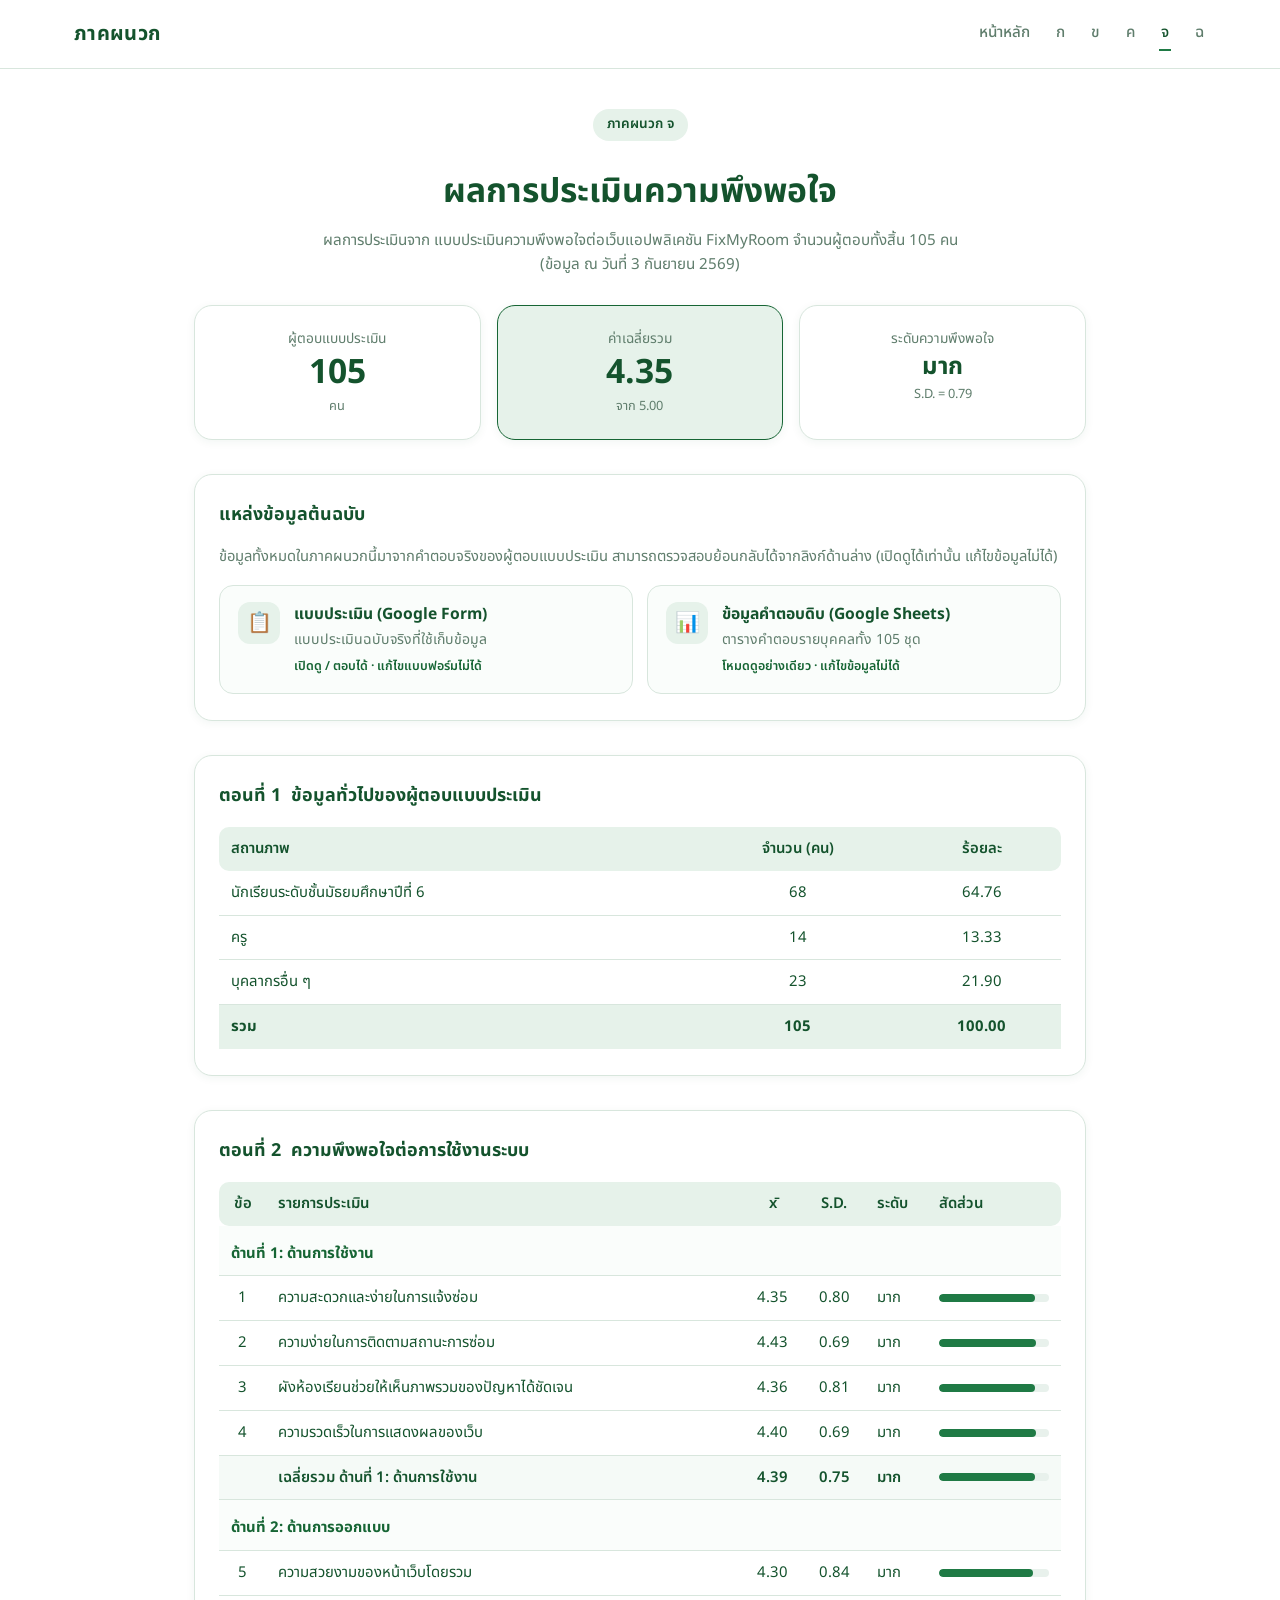
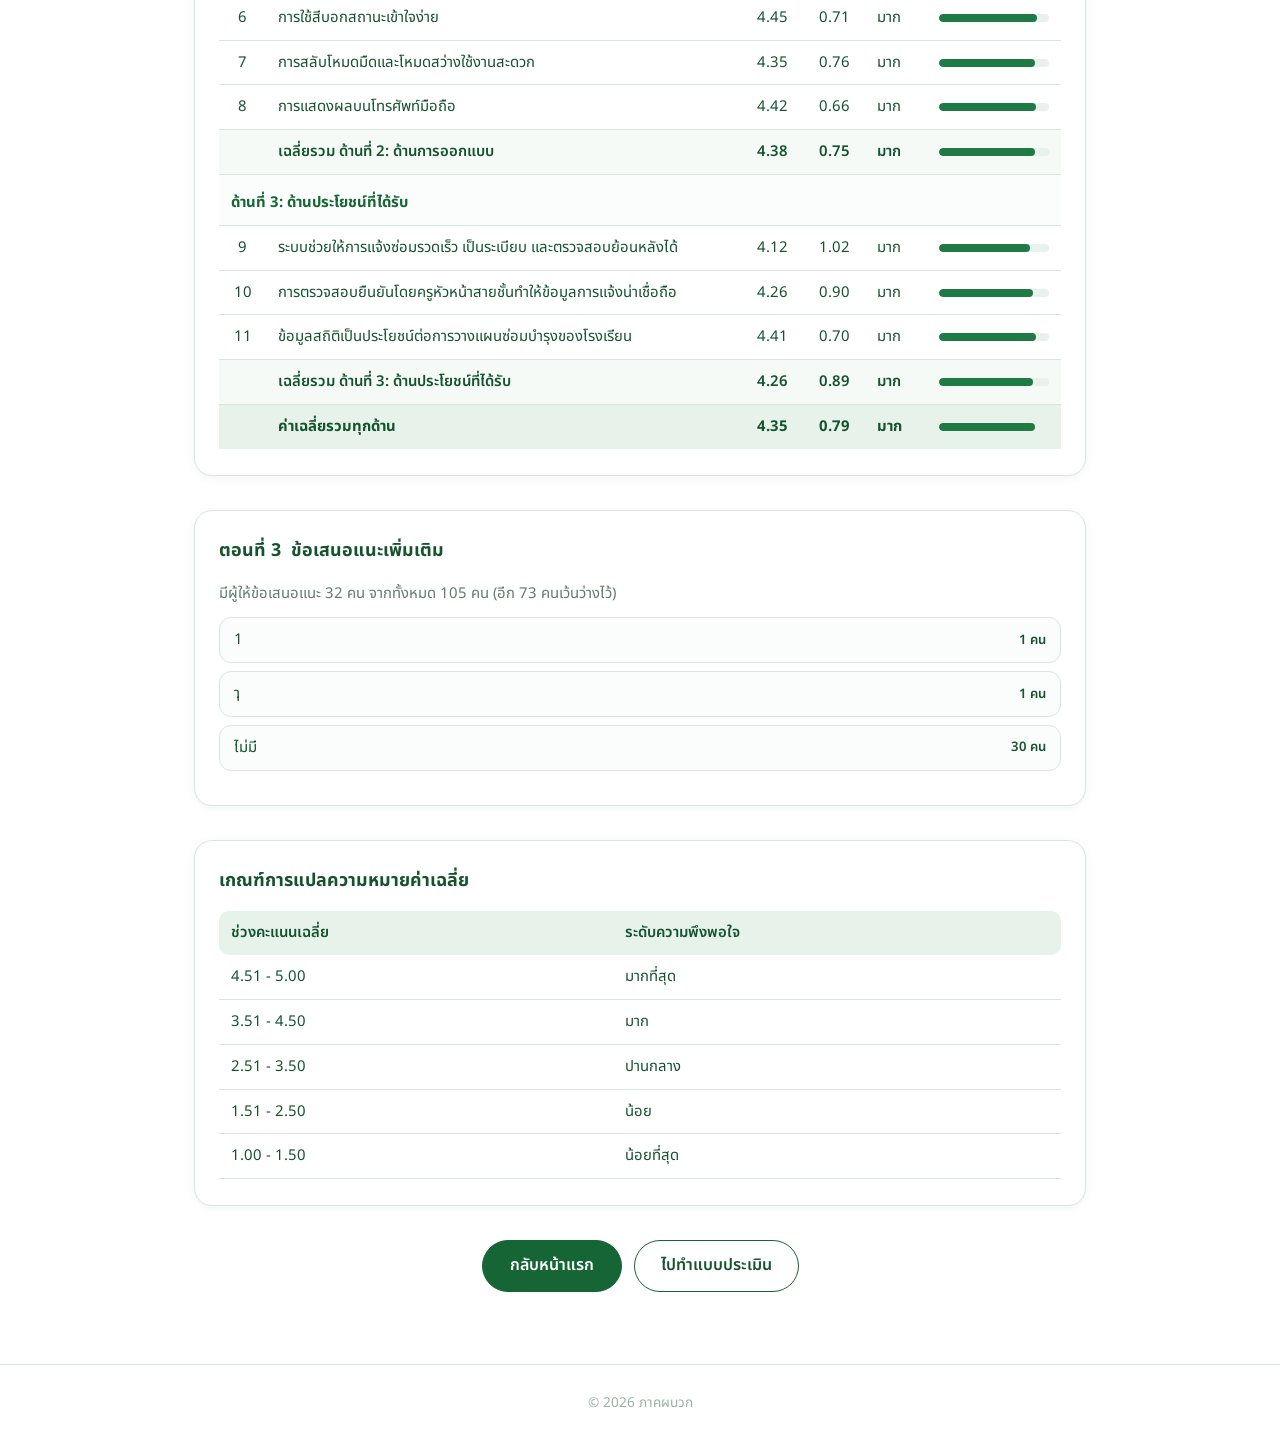
==== appendix-cho.html @ 192cf29a "เพิ่มเว็บภาคผนวกโครงงาน FixMyRoom - หน้าแรกรวมภาคผนวก 6 หัวข้อ (ก-ฉ) - ภาคผนวก ก: แบบประเมินทีละข้อ " ====
<!DOCTYPE html>
<html lang="th">
<head>
  <meta charset="UTF-8" />
  <meta name="viewport" content="width=device-width, initial-scale=1.0" />
  <title>ภาคผนวก จ - ผลการประเมินความพึงพอใจ</title>
  <link rel="preconnect" href="https://fonts.googleapis.com" />
  <link rel="preconnect" href="https://fonts.gstatic.com" crossorigin />
  <link href="https://fonts.googleapis.com/css2?family=Noto+Sans+Thai:wght@400;500;600;700&display=swap" rel="stylesheet" />
  <link rel="stylesheet" href="css/style.css?v=9" />
</head>
<body>

  <!-- ===== Navbar ===== -->
  <header class="navbar">
    <div class="container nav-inner">
      <a href="index.html" class="brand">ภาคผนวก</a>
      <nav class="nav-links">
        <a href="index.html">หน้าหลัก</a>
        <a href="appendix-ka.html">ก</a>
        <a href="appendix-kho.html">ข</a>
        <a href="appendix-kho2.html">ค</a>
        <a href="appendix-cho.html" class="active">จ</a>
        <a href="appendix-cho2.html">ฉ</a>
      </nav>
    </div>
  </header>

  <!-- ===== Main ===== -->
  <main class="report-main">
    <div class="container report-container">

      <header class="report-head">
        <span class="quiz-badge">ภาคผนวก จ</span>
        <h1 class="report-title">ผลการประเมินความพึงพอใจ</h1>
        <p class="report-sub" id="reportSub"></p>
      </header>

      <!-- สรุปภาพรวม -->
      <section class="stat-row" id="statRow"></section>

      <!-- แหล่งข้อมูลต้นฉบับ -->
      <section class="report-block">
        <h2 class="block-title">แหล่งข้อมูลต้นฉบับ</h2>
        <p class="source-note">
          ข้อมูลทั้งหมดในภาคผนวกนี้มาจากคำตอบจริงของผู้ตอบแบบประเมิน
          สามารถตรวจสอบย้อนกลับได้จากลิงก์ด้านล่าง (เปิดดูได้เท่านั้น แก้ไขข้อมูลไม่ได้)
        </p>

        <div class="source-grid">

          <a class="source-card" target="_blank" rel="noopener"
             href="https://docs.google.com/forms/d/e/1FAIpQLSegSESQQTio4wEL1R5hwi4hsvNkxkRtUD606WuPFT7syeeYjA/viewform">
            <span class="source-icon">📋</span>
            <span class="source-body">
              <strong>แบบประเมิน (Google Form)</strong>
              <span class="source-desc">แบบประเมินฉบับจริงที่ใช้เก็บข้อมูล</span>
              <span class="source-tag">เปิดดู / ตอบได้ · แก้ไขแบบฟอร์มไม่ได้</span>
            </span>
          </a>

          <a class="source-card" target="_blank" rel="noopener"
             href="https://docs.google.com/spreadsheets/d/149NHcW5IESpYyMtB0cqbniRGCyGG9Bimalmto-SSJkI/preview">
            <span class="source-icon">📊</span>
            <span class="source-body">
              <strong>ข้อมูลคำตอบดิบ (Google Sheets)</strong>
              <span class="source-desc">ตารางคำตอบรายบุคคลทั้ง 105 ชุด</span>
              <span class="source-tag">โหมดดูอย่างเดียว · แก้ไขข้อมูลไม่ได้</span>
            </span>
          </a>

        </div>
      </section>

      <!-- ตอนที่ 1 -->
      <section class="report-block">
        <h2 class="block-title">ตอนที่ 1 &nbsp;ข้อมูลทั่วไปของผู้ตอบแบบประเมิน</h2>
        <div class="table-scroll">
          <table class="data-table" id="tableStatus"></table>
        </div>
      </section>

      <!-- ตอนที่ 2 -->
      <section class="report-block">
        <h2 class="block-title">ตอนที่ 2 &nbsp;ความพึงพอใจต่อการใช้งานระบบ</h2>
        <div class="table-scroll">
          <table class="data-table" id="tableItems"></table>
        </div>
      </section>

      <!-- ตอนที่ 3 -->
      <section class="report-block">
        <h2 class="block-title">ตอนที่ 3 &nbsp;ข้อเสนอแนะเพิ่มเติม</h2>
        <div id="notesBox"></div>
      </section>

      <!-- เกณฑ์แปลผล -->
      <section class="report-block">
        <h2 class="block-title">เกณฑ์การแปลความหมายค่าเฉลี่ย</h2>
        <div class="table-scroll">
          <table class="data-table criteria-table">
            <thead>
              <tr><th>ช่วงคะแนนเฉลี่ย</th><th>ระดับความพึงพอใจ</th></tr>
            </thead>
            <tbody>
              <tr><td>4.51 - 5.00</td><td>มากที่สุด</td></tr>
              <tr><td>3.51 - 4.50</td><td>มาก</td></tr>
              <tr><td>2.51 - 3.50</td><td>ปานกลาง</td></tr>
              <tr><td>1.51 - 2.50</td><td>น้อย</td></tr>
              <tr><td>1.00 - 1.50</td><td>น้อยที่สุด</td></tr>
            </tbody>
          </table>
        </div>
      </section>

      <div class="quiz-actions">
        <a class="btn btn-primary" href="index.html">กลับหน้าแรก</a>
        <a class="btn btn-ghost" href="appendix-ka.html">ไปทำแบบประเมิน</a>
      </div>

    </div>
  </main>

  <!-- ===== Footer ===== -->
  <footer class="footer">
    <div class="container">
      <p class="copyright">© 2026 ภาคผนวก</p>
    </div>
  </footer>

  <script src="js/data-cho.js?v=9"></script>
  <script src="js/appendix-cho.js?v=9"></script>
</body>
</html>
---- css/style.css ----
/* ===============================
   ภาคผนวก - Stylesheet
   =============================== */

:root {
  --green-900: #0b3d24;
  --green-700: #14532d;
  --green-600: #166534;
  --green-500: #1f7a45;
  --green-100: #e6f2ea;
  --ink: #14532d;
  --muted: #5f7d6c;
  --bg: #ffffff;
  --line: #d8e6dd;
  --radius: 18px;
  --shadow: 0 2px 10px rgba(20, 83, 45, .06);
  --shadow-hover: 0 10px 24px rgba(20, 83, 45, .14);
}

* { margin: 0; padding: 0; box-sizing: border-box; }

html { scroll-behavior: smooth; }

body {
  font-family: "Noto Sans Thai", "Sarabun", "Segoe UI", sans-serif;
  background: var(--bg);
  color: var(--ink);
  line-height: 1.6;
  -webkit-font-smoothing: antialiased;
}

.container {
  width: 100%;
  max-width: 1180px;
  margin: 0 auto;
  padding: 0 24px;
}

/* ===== Navbar ===== */
.navbar {
  position: sticky;
  top: 0;
  z-index: 50;
  background: rgba(255, 255, 255, .92);
  backdrop-filter: blur(8px);
  border-bottom: 1px solid var(--line);
}

.nav-inner {
  height: 68px;
  display: flex;
  align-items: center;
  justify-content: space-between;
  gap: 16px;
}

.brand {
  font-size: 1.25rem;
  font-weight: 700;
  color: var(--green-700);
  text-decoration: none;
  letter-spacing: .3px;
}

.nav-links {
  display: flex;
  align-items: center;
  gap: 22px;
}

.nav-links a {
  color: var(--muted);
  text-decoration: none;
  font-size: .95rem;
  font-weight: 500;
  padding: 4px 2px;
  border-bottom: 2px solid transparent;
  transition: color .2s ease, border-color .2s ease;
}

.nav-links a:hover,
.nav-links a.active {
  color: var(--green-700);
  border-bottom-color: var(--green-500);
}

/* ปุ่มเมนูมือถือ */
.nav-toggle {
  display: none;
  flex-direction: column;
  justify-content: center;
  gap: 5px;
  width: 42px;
  height: 42px;
  background: none;
  border: 1px solid var(--line);
  border-radius: 10px;
  cursor: pointer;
}

.nav-toggle span {
  display: block;
  width: 20px;
  height: 2px;
  margin: 0 auto;
  background: var(--green-700);
  border-radius: 2px;
  transition: transform .25s ease, opacity .25s ease;
}

.nav-toggle.open span:nth-child(1) { transform: translateY(7px) rotate(45deg); }
.nav-toggle.open span:nth-child(2) { opacity: 0; }
.nav-toggle.open span:nth-child(3) { transform: translateY(-7px) rotate(-45deg); }

/* ===== Hero ===== */
.hero {
  padding: 72px 0 8px;
  text-align: center;
}

.page-title {
  font-size: 2.6rem;
  font-weight: 700;
  color: var(--green-800, var(--green-700));
  letter-spacing: .5px;
}

.page-subtitle {
  margin-top: 10px;
  color: var(--muted);
  font-size: 1rem;
}

/* ===== Section ===== */
.section { padding: 40px 0 80px; }

/* ===== Card grid ===== */
.card-grid {
  display: grid;
  grid-template-columns: repeat(3, 1fr);
  gap: 22px;
  max-width: 900px;
  margin: 0 auto;
}

.card {
  display: flex;
  flex-direction: column;
  align-items: center;
  justify-content: center;
  gap: 8px;
  min-height: 170px;
  padding: 26px 20px;
  text-align: center;
  text-decoration: none;
  color: inherit;
  background: #fff;
  border: 1.5px solid var(--green-600);
  border-radius: var(--radius);
  box-shadow: var(--shadow);
  transition: transform .22s ease, box-shadow .22s ease, background .22s ease;
}

.card:hover {
  transform: translateY(-5px);
  box-shadow: var(--shadow-hover);
  background: #fbfefc;
}

.card:focus-visible {
  outline: 3px solid var(--green-500);
  outline-offset: 3px;
}

.card-title {
  font-size: 1.12rem;
  font-weight: 700;
  color: var(--green-700);
}

.card-desc {
  font-size: .95rem;
  color: var(--muted);
}

/* ===== Footer ===== */
.footer {
  border-top: 1px solid var(--line);
  padding: 28px 0;
  text-align: center;
}

.copyright {
  color: #9bb1a5;
  font-size: .85rem;
}

/* ===== Responsive ===== */
@media (max-width: 860px) {
  .nav-toggle { display: flex; }

  .nav-links {
    position: absolute;
    top: 68px;
    left: 0;
    right: 0;
    flex-direction: column;
    align-items: flex-start;
    gap: 0;
    padding: 8px 24px 16px;
    background: #fff;
    border-bottom: 1px solid var(--line);
    display: none;
  }

  .nav-links.show { display: flex; }

  .nav-links a {
    width: 100%;
    padding: 12px 0;
    border-bottom: 1px solid var(--line);
  }

  .nav-links a:last-child { border-bottom: none; }

  .page-title { font-size: 2rem; }
  .hero { padding: 48px 0 4px; }
  .card-grid { grid-template-columns: repeat(2, 1fr); }
}

@media (max-width: 520px) {
  .card-grid { grid-template-columns: 1fr; }
}

/* ===============================
   ภาคผนวก ก - แบบประเมินทีละข้อ
   =============================== */

.is-hidden { display: none !important; }

.quiz-main { padding: 48px 0 72px; }

.quiz-container { max-width: 760px; }

.quiz-card {
  background: #fff;
  border: 1.5px solid var(--green-600);
  border-radius: 22px;
  box-shadow: var(--shadow);
  padding: 40px 36px;
  text-align: center;
}

.quiz-badge {
  display: inline-block;
  padding: 5px 14px;
  margin-bottom: 14px;
  font-size: .85rem;
  font-weight: 600;
  color: var(--green-700);
  background: var(--green-100);
  border-radius: 999px;
}

.quiz-heading {
  font-size: 1.85rem;
  font-weight: 700;
  color: var(--green-700);
}

.quiz-lead {
  margin-top: 12px;
  color: var(--muted);
  font-size: 1rem;
}

/* ---- คำอธิบายระดับคะแนน ---- */
.scale-legend {
  display: flex;
  flex-wrap: wrap;
  justify-content: center;
  gap: 10px 18px;
  list-style: none;
  margin: 26px 0 6px;
}

.scale-legend li {
  display: flex;
  align-items: center;
  gap: 8px;
  font-size: .9rem;
  color: var(--muted);
}

.scale-num {
  display: grid;
  place-items: center;
  width: 26px;
  height: 26px;
  font-size: .82rem;
  font-weight: 700;
  color: var(--green-700);
  background: var(--green-100);
  border-radius: 50%;
}

/* ---- แถบความคืบหน้า ---- */
.progress-head {
  display: flex;
  justify-content: space-between;
  align-items: baseline;
  font-size: .88rem;
  color: var(--muted);
  margin-bottom: 8px;
}

.progress-label { font-weight: 600; color: var(--green-700); }

.progress-track {
  height: 8px;
  background: var(--green-100);
  border-radius: 999px;
  overflow: hidden;
  margin-bottom: 28px;
}

.progress-bar {
  height: 100%;
  width: 0;
  background: var(--green-500);
  border-radius: 999px;
  transition: width .3s ease;
}

/* ---- คำถาม ---- */
.quiz-section-tag {
  display: inline-block;
  padding: 4px 13px;
  font-size: .82rem;
  font-weight: 600;
  color: var(--green-600);
  background: var(--green-100);
  border-radius: 999px;
}

.question-text {
  margin: 16px 0 30px;
  font-size: 1.42rem;
  font-weight: 600;
  line-height: 1.5;
  color: var(--green-700);
}

/* ---- ตัวเลือก ---- */
.options {
  display: flex;
  flex-direction: column;
  gap: 12px;
  text-align: left;
}

.option {
  display: flex;
  align-items: center;
  gap: 14px;
  width: 100%;
  padding: 14px 18px;
  font-family: inherit;
  font-size: 1rem;
  color: var(--ink);
  background: #fff;
  border: 1.5px solid var(--line);
  border-radius: 14px;
  cursor: pointer;
  transition: border-color .18s ease, background .18s ease, transform .18s ease;
}

.option:hover {
  border-color: var(--green-500);
  background: #f7fdf9;
  transform: translateX(3px);
}

.option.is-active {
  border-color: var(--green-600);
  background: var(--green-100);
  font-weight: 600;
}

.option-num {
  display: grid;
  place-items: center;
  flex: none;
  width: 34px;
  height: 34px;
  font-weight: 700;
  color: var(--green-700);
  background: var(--green-100);
  border-radius: 50%;
}

.option.is-active .option-num {
  color: #fff;
  background: var(--green-600);
}

/* ---- ช่องข้อเสนอแนะ ---- */
.suggest-input {
  width: 100%;
  padding: 14px 16px;
  font-family: inherit;
  font-size: 1rem;
  color: var(--ink);
  line-height: 1.6;
  background: #fff;
  border: 1.5px solid var(--line);
  border-radius: 14px;
  resize: vertical;
}

.suggest-input:focus {
  outline: none;
  border-color: var(--green-500);
}

/* ---- ปุ่ม ---- */
.quiz-actions {
  display: flex;
  flex-wrap: wrap;
  justify-content: center;
  gap: 12px;
  margin-top: 30px;
}

.quiz-actions-split { justify-content: space-between; }

.btn {
  display: inline-flex;
  align-items: center;
  justify-content: center;
  min-width: 140px;
  padding: 12px 26px;
  font-family: inherit;
  font-size: 1rem;
  font-weight: 600;
  text-decoration: none;
  border-radius: 999px;
  border: 1.5px solid var(--green-600);
  cursor: pointer;
  transition: background .2s ease, color .2s ease, opacity .2s ease;
}

.btn-primary {
  color: #fff;
  background: var(--green-600);
}

.btn-primary:hover { background: var(--green-700); }

.btn-ghost {
  color: var(--green-700);
  background: #fff;
}

.btn-ghost:hover { background: var(--green-100); }

.btn:disabled {
  opacity: .4;
  cursor: not-allowed;
}

.quiz-hint {
  margin-top: 18px;
  font-size: .82rem;
  color: #9bb1a5;
}

/* ---- หน้าขอบคุณ ---- */
.done-check {
  display: grid;
  place-items: center;
  width: 72px;
  height: 72px;
  margin: 0 auto 18px;
  font-size: 2.2rem;
  color: #fff;
  background: var(--green-600);
  border-radius: 50%;
}

.score-box {
  display: flex;
  flex-direction: column;
  align-items: center;
  gap: 2px;
  margin: 26px auto 6px;
  padding: 22px;
  max-width: 260px;
  background: var(--green-100);
  border-radius: 18px;
}

.score-label { font-size: .88rem; color: var(--muted); }

.score-value {
  font-size: 2.4rem;
  font-weight: 700;
  color: var(--green-700);
  line-height: 1.2;
}

.score-level { font-size: .95rem; font-weight: 600; color: var(--green-600); }

/* ---- สรุปคำตอบ ---- */
.summary {
  margin-top: 26px;
  text-align: left;
  border: 1px solid var(--line);
  border-radius: 14px;
  overflow: hidden;
}

.summary-row {
  display: flex;
  align-items: center;
  justify-content: space-between;
  gap: 16px;
  padding: 11px 16px;
  font-size: .92rem;
  border-bottom: 1px solid var(--line);
}

.summary-row:last-child { border-bottom: none; }

.summary-q { color: var(--ink); }

.summary-a {
  flex: none;
  display: grid;
  place-items: center;
  width: 30px;
  height: 30px;
  font-weight: 700;
  color: var(--green-700);
  background: var(--green-100);
  border-radius: 50%;
}

.summary-note {
  padding: 14px 16px;
  border-top: 1px solid var(--line);
  background: #fafdfb;
}

.summary-note-title {
  display: block;
  margin-bottom: 4px;
  font-size: .85rem;
  font-weight: 600;
  color: var(--green-700);
}

.summary-note p {
  font-size: .92rem;
  color: var(--muted);
  white-space: pre-wrap;
}

@media (max-width: 600px) {
  .quiz-card { padding: 28px 20px; }
  .quiz-heading { font-size: 1.5rem; }
  .question-text { font-size: 1.18rem; }
  .btn { min-width: 120px; padding: 11px 20px; }
}

/* ---- ตัวเลือกแบบข้อความ (ตอนที่ 1) ---- */
.option-dot {
  flex: none;
  width: 20px;
  height: 20px;
  border: 2px solid var(--green-600);
  border-radius: 50%;
  transition: box-shadow .18s ease, background .18s ease;
}

.option-plain.is-active .option-dot {
  background: var(--green-600);
  box-shadow: inset 0 0 0 3px #fff;
}

/* ---- สถานะการส่งเข้า Google Form ---- */
.send-status {
  margin-top: 12px;
  font-size: 1rem;
  font-weight: 600;
}

.send-status.is-sending { color: var(--muted); }
.send-status.is-ok      { color: var(--green-600); }
.send-status.is-warn    { color: #b57a00; }

.send-note {
  margin-top: 4px;
  font-size: .88rem;
  color: var(--muted);
}

/* ---- iframe ปลายทางของฟอร์ม (ซ่อน) ---- */
.gform-frame {
  position: absolute;
  width: 0;
  height: 0;
  border: 0;
  visibility: hidden;
}

/* ===============================
   ภาคผนวก จ - หน้ารายงานผลการประเมิน
   =============================== */

.report-main { padding: 40px 0 72px; }
.report-container { max-width: 940px; }

.report-head { text-align: center; margin-bottom: 28px; }

.report-title {
  margin-top: 10px;
  font-size: 2.1rem;
  font-weight: 700;
  color: var(--green-700);
}

.report-sub {
  margin: 10px auto 0;
  max-width: 640px;
  font-size: .95rem;
  color: var(--muted);
}

/* ---- การ์ดสรุปตัวเลข ---- */
.stat-row {
  display: grid;
  grid-template-columns: repeat(3, 1fr);
  gap: 16px;
  margin-bottom: 34px;
}

.stat-card {
  display: flex;
  flex-direction: column;
  align-items: center;
  gap: 2px;
  padding: 22px 16px;
  background: #fff;
  border: 1.5px solid var(--line);
  border-radius: 18px;
  box-shadow: var(--shadow);
}

.stat-card.is-primary {
  border-color: var(--green-600);
  background: var(--green-100);
}

.stat-label { font-size: .86rem; color: var(--muted); }

.stat-value {
  font-size: 2.1rem;
  font-weight: 700;
  line-height: 1.25;
  color: var(--green-700);
}

.stat-value.stat-text { font-size: 1.5rem; }

.stat-unit { font-size: .8rem; color: var(--muted); }

/* ---- บล็อกเนื้อหา ---- */
.report-block {
  margin-bottom: 34px;
  padding: 26px 24px;
  background: #fff;
  border: 1.5px solid var(--line);
  border-radius: 18px;
  box-shadow: var(--shadow);
}

.block-title {
  margin-bottom: 16px;
  font-size: 1.12rem;
  font-weight: 700;
  color: var(--green-700);
}

/* ---- ตาราง ---- */
.table-scroll { overflow-x: auto; }

.data-table {
  width: 100%;
  border-collapse: collapse;
  font-size: .93rem;
  min-width: 620px;
}

.criteria-table { min-width: 320px; }

.data-table th,
.data-table td {
  padding: 10px 12px;
  text-align: left;
  border-bottom: 1px solid var(--line);
  vertical-align: middle;
}

.data-table thead th {
  font-weight: 600;
  color: var(--green-700);
  background: var(--green-100);
  border-bottom: none;
  white-space: nowrap;
}

.data-table thead th:first-child { border-radius: 10px 0 0 10px; }
.data-table thead th:last-child  { border-radius: 0 10px 10px 0; }

.data-table .num { text-align: center; white-space: nowrap; }

.row-section td {
  padding-top: 16px;
  font-weight: 700;
  color: var(--green-600);
  background: #fafdfb;
}

.row-subtotal td {
  font-weight: 600;
  background: #f5faf7;
}

.row-total td {
  font-weight: 700;
  color: var(--green-700);
  background: var(--green-100);
  border-bottom: none;
}

/* ---- แถบสัดส่วนคะแนน ---- */
.bar-cell { width: 120px; }

.bar {
  display: block;
  width: 110px;
  height: 8px;
  background: #e8f1ec;
  border-radius: 999px;
  overflow: hidden;
}

.bar-fill {
  display: block;
  height: 100%;
  background: var(--green-500);
  border-radius: 999px;
}

/* ---- ข้อเสนอแนะ ---- */
.notes-empty {
  font-size: .93rem;
  color: var(--muted);
}

.notes-list {
  margin-top: 12px;
  list-style: none;
}

.notes-list li {
  display: flex;
  align-items: center;
  justify-content: space-between;
  gap: 14px;
  padding: 10px 14px;
  margin-bottom: 8px;
  background: #fafdfb;
  border: 1px solid var(--line);
  border-radius: 12px;
  font-size: .93rem;
}

.note-count {
  flex: none;
  font-size: .82rem;
  font-weight: 600;
  color: var(--green-700);
}

@media (max-width: 700px) {
  .stat-row { grid-template-columns: 1fr; }
  .report-title { font-size: 1.6rem; }
  .report-block { padding: 20px 14px; }
}

/* ===============================
   ภาคผนวก ฉ - ภาพต่อเนื่องแบบไม่มีกรอบ
   =============================== */

.gallery {
  display: flex;
  flex-direction: column;
  gap: 18px;
  max-width: 820px;
  margin: 0 auto 34px;
}

.gal-img {
  display: block;
  width: 100%;
  height: auto;
  cursor: zoom-in;
}

/* ภาพหน้าจอแนวนอน (ภาคผนวก ค) ใช้พื้นที่กว้างขึ้น */
.gallery-wide { max-width: 980px; }

.gal-video {
  display: block;
  width: 100%;
  height: auto;
  background: #000;
}

/* ---- กล่องดูภาพขนาดเต็ม ---- */
body.lb-open { overflow: hidden; }

.lightbox {
  position: fixed;
  inset: 0;
  z-index: 100;
  display: flex;
  align-items: center;
  justify-content: center;
  padding: 24px 64px;
  background: rgba(8, 26, 17, .92);
  backdrop-filter: blur(3px);
}

.lightbox[hidden] { display: none; }

.lb-img {
  max-width: 100%;
  max-height: calc(100vh - 96px);
  object-fit: contain;
  border-radius: 10px;
  box-shadow: 0 18px 48px rgba(0, 0, 0, .45);
  cursor: zoom-out;
}

.lb-caption {
  position: absolute;
  bottom: 16px;
  left: 50%;
  transform: translateX(-50%);
  max-width: 90%;
  text-align: center;
  font-size: .88rem;
  color: #dff0e6;
}

.lb-close,
.lb-nav {
  position: absolute;
  display: grid;
  place-items: center;
  color: #fff;
  background: rgba(255, 255, 255, .12);
  border: none;
  border-radius: 50%;
  cursor: pointer;
  transition: background .18s ease;
}

.lb-close:hover,
.lb-nav:hover { background: rgba(255, 255, 255, .28); }

.lb-close {
  top: 18px;
  right: 20px;
  width: 42px;
  height: 42px;
  font-size: 1.7rem;
  line-height: 1;
}

.lb-nav {
  top: 50%;
  transform: translateY(-50%);
  width: 46px;
  height: 46px;
  font-size: 2rem;
  line-height: 1;
}

.lb-prev { left: 14px; }
.lb-next { right: 14px; }

@media (max-width: 900px) {
  .gallery { grid-template-columns: repeat(2, 1fr); }
}

@media (max-width: 560px) {
  .gallery { grid-template-columns: 1fr; }
  .lightbox { padding: 16px 12px 56px; }
  .lb-nav { width: 38px; height: 38px; font-size: 1.6rem; }
  .lb-prev { left: 6px; }
  .lb-next { right: 6px; }
}

/* ---- แหล่งข้อมูลต้นฉบับ (ภาคผนวก จ) ---- */
.source-note {
  margin-bottom: 16px;
  font-size: .92rem;
  color: var(--muted);
}

.source-grid {
  display: grid;
  grid-template-columns: repeat(2, 1fr);
  gap: 14px;
}

.source-card {
  display: flex;
  align-items: flex-start;
  gap: 14px;
  padding: 16px 18px;
  text-decoration: none;
  color: inherit;
  background: #fafdfb;
  border: 1.5px solid var(--line);
  border-radius: 14px;
  transition: border-color .2s ease, transform .2s ease, box-shadow .2s ease;
}

.source-card:hover {
  border-color: var(--green-600);
  transform: translateY(-3px);
  box-shadow: var(--shadow-hover);
}

.source-icon {
  flex: none;
  display: grid;
  place-items: center;
  width: 42px;
  height: 42px;
  font-size: 1.25rem;
  background: var(--green-100);
  border-radius: 12px;
}

.source-body { display: flex; flex-direction: column; gap: 2px; min-width: 0; }

.source-body strong {
  font-size: .98rem;
  color: var(--green-700);
}

.source-desc { font-size: .88rem; color: var(--muted); }

.source-tag {
  margin-top: 4px;
  font-size: .78rem;
  font-weight: 600;
  color: var(--green-600);
}

@media (max-width: 700px) {
  .source-grid { grid-template-columns: 1fr; }
}
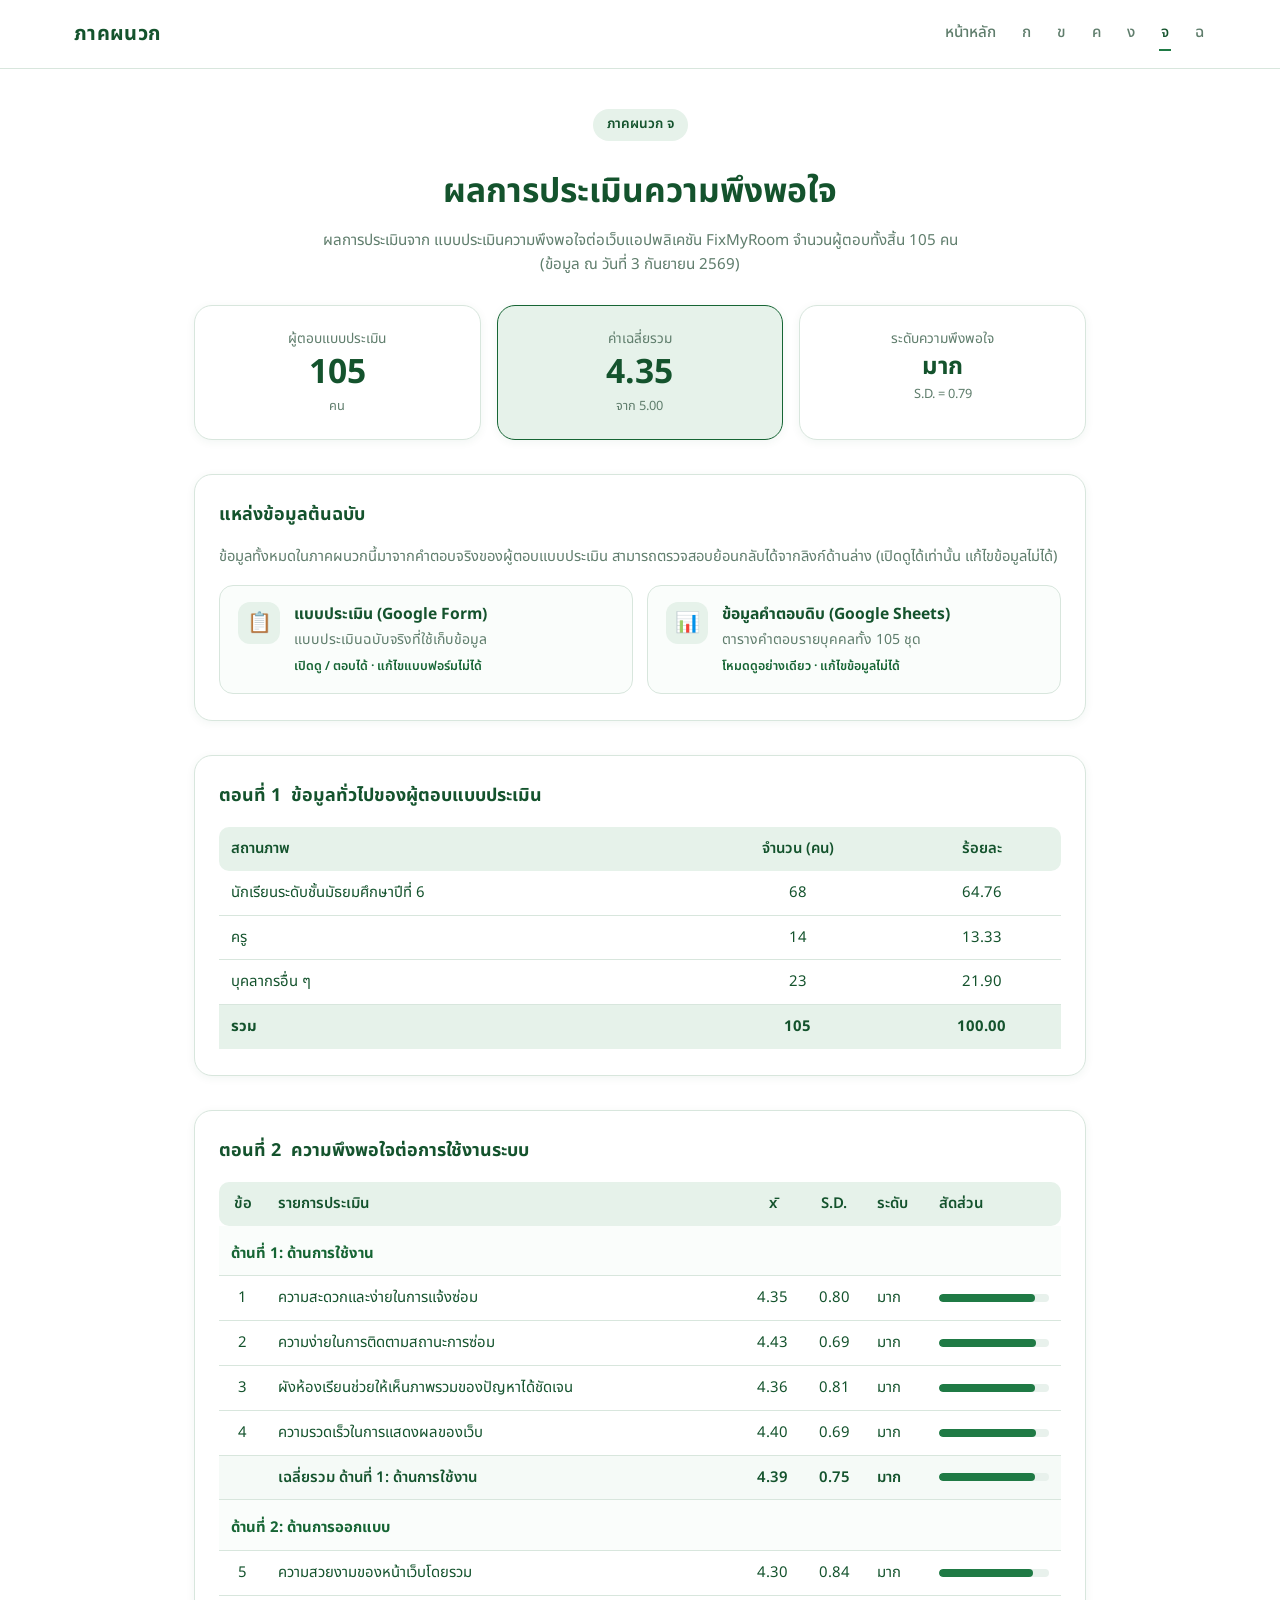
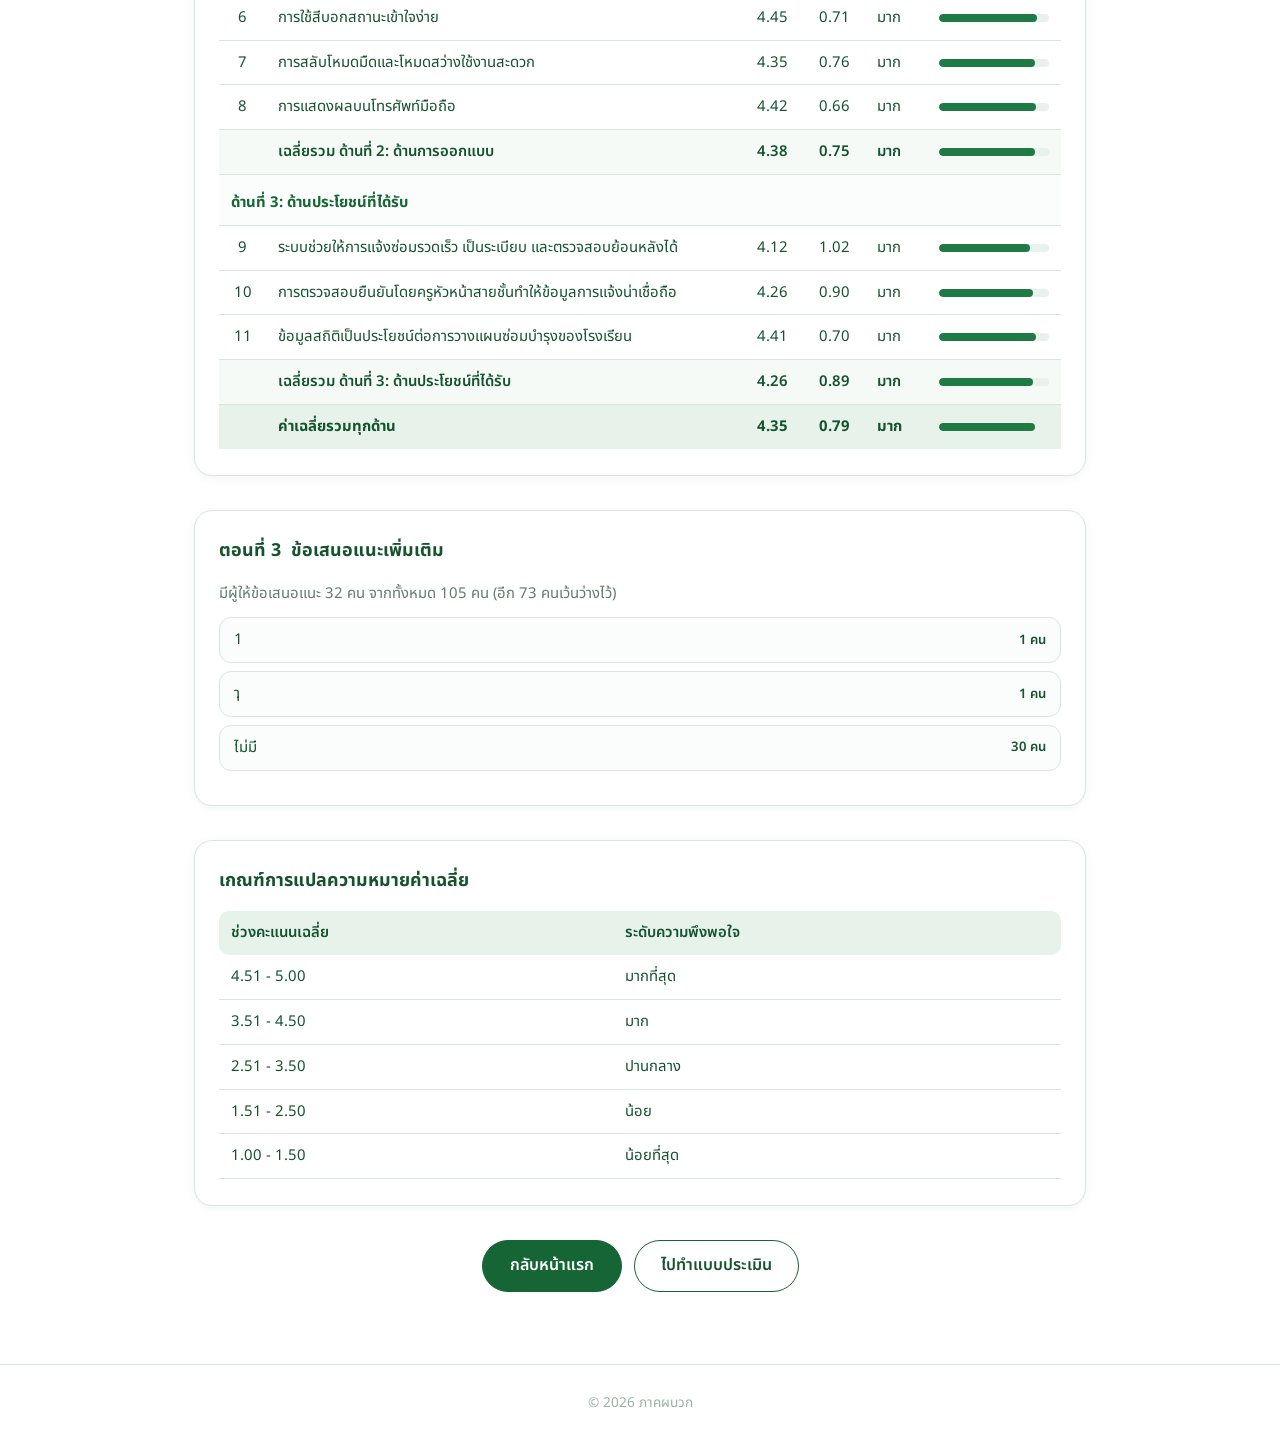
==== commit 97380789: "w" ====
--- a/appendix-cho.html
+++ b/appendix-cho.html
@@ -7,7 +7,7 @@
   <link rel="preconnect" href="https://fonts.googleapis.com" />
   <link rel="preconnect" href="https://fonts.gstatic.com" crossorigin />
   <link href="https://fonts.googleapis.com/css2?family=Noto+Sans+Thai:wght@400;500;600;700&display=swap" rel="stylesheet" />
-  <link rel="stylesheet" href="css/style.css?v=9" />
+  <link rel="stylesheet" href="css/style.css?v=10" />
 </head>
 <body>
 
@@ -20,6 +20,7 @@
         <a href="appendix-ka.html">ก</a>
         <a href="appendix-kho.html">ข</a>
         <a href="appendix-kho2.html">ค</a>
+        <a href="appendix-ngo.html">ง</a>
         <a href="appendix-cho.html" class="active">จ</a>
         <a href="appendix-cho2.html">ฉ</a>
       </nav>
@@ -128,7 +129,7 @@
     </div>
   </footer>
 
-  <script src="js/data-cho.js?v=9"></script>
-  <script src="js/appendix-cho.js?v=9"></script>
+  <script src="js/data-cho.js?v=10"></script>
+  <script src="js/appendix-cho.js?v=10"></script>
 </body>
 </html>
